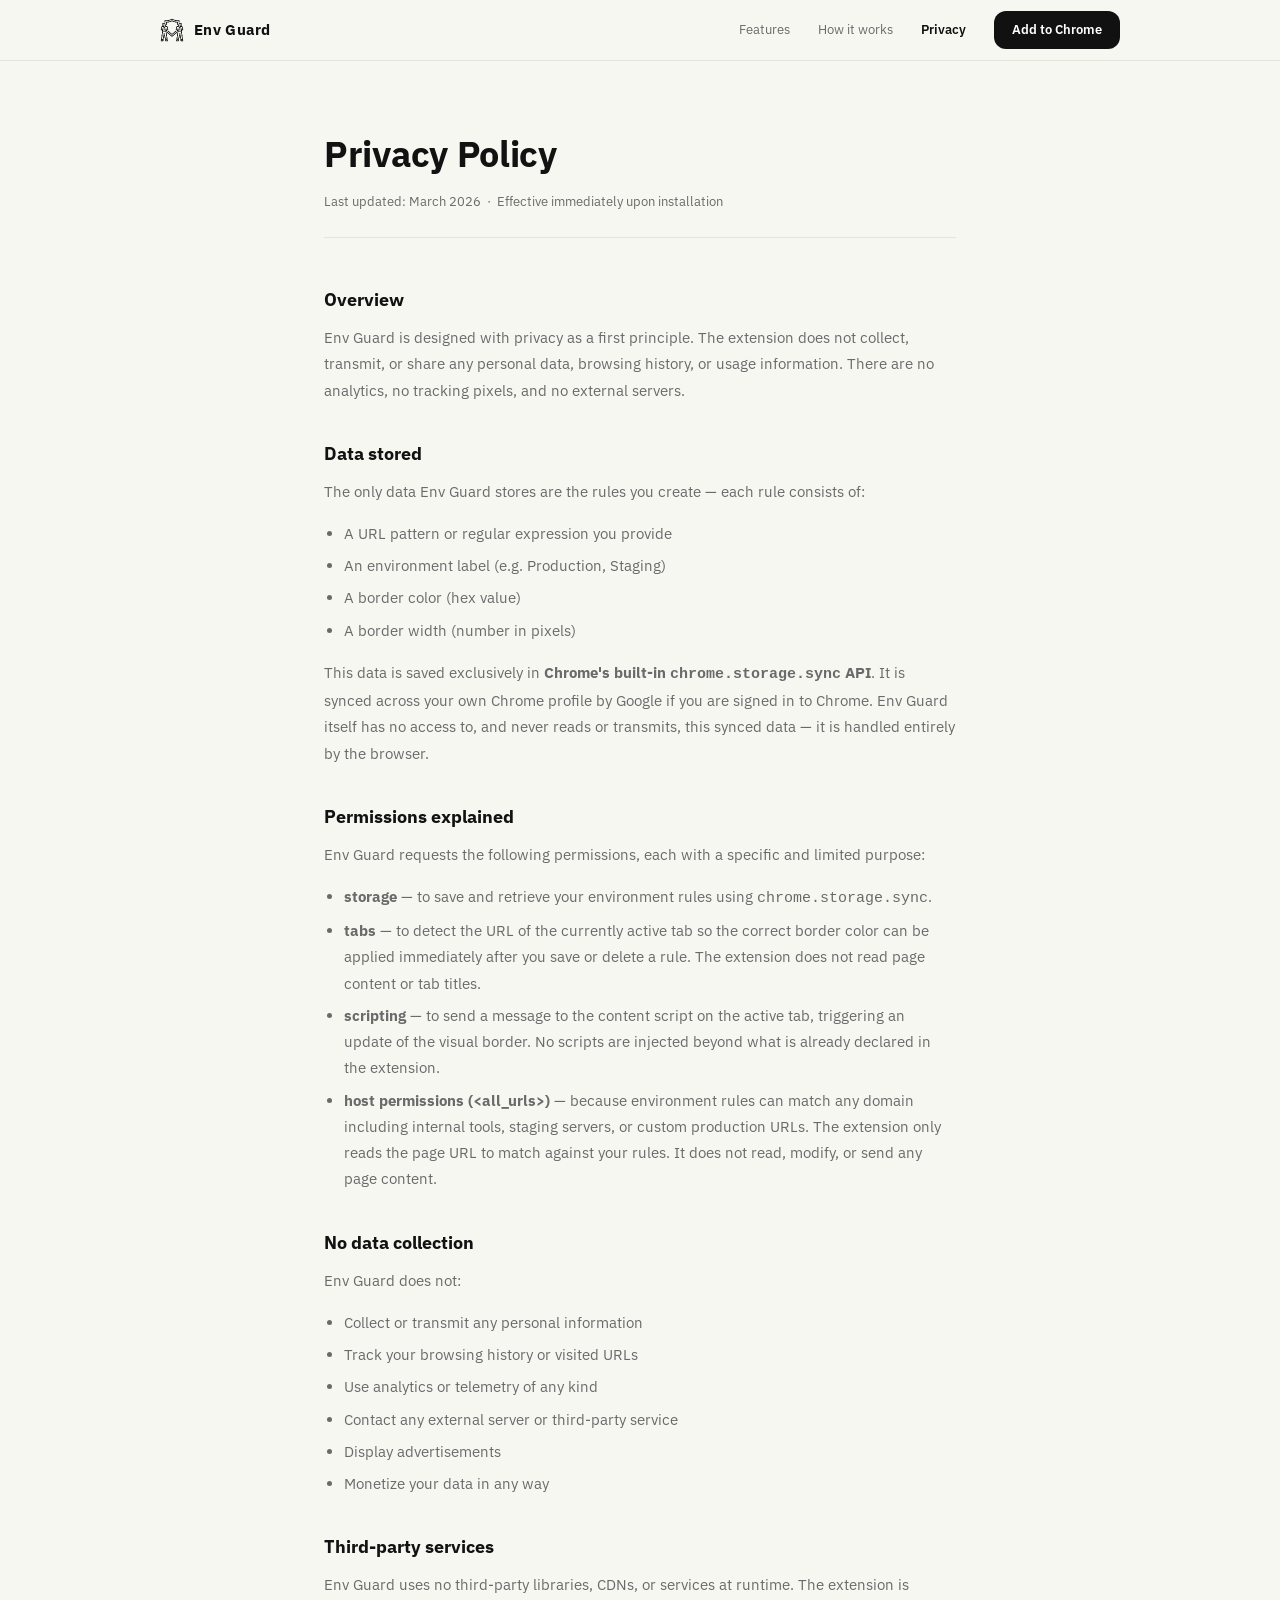
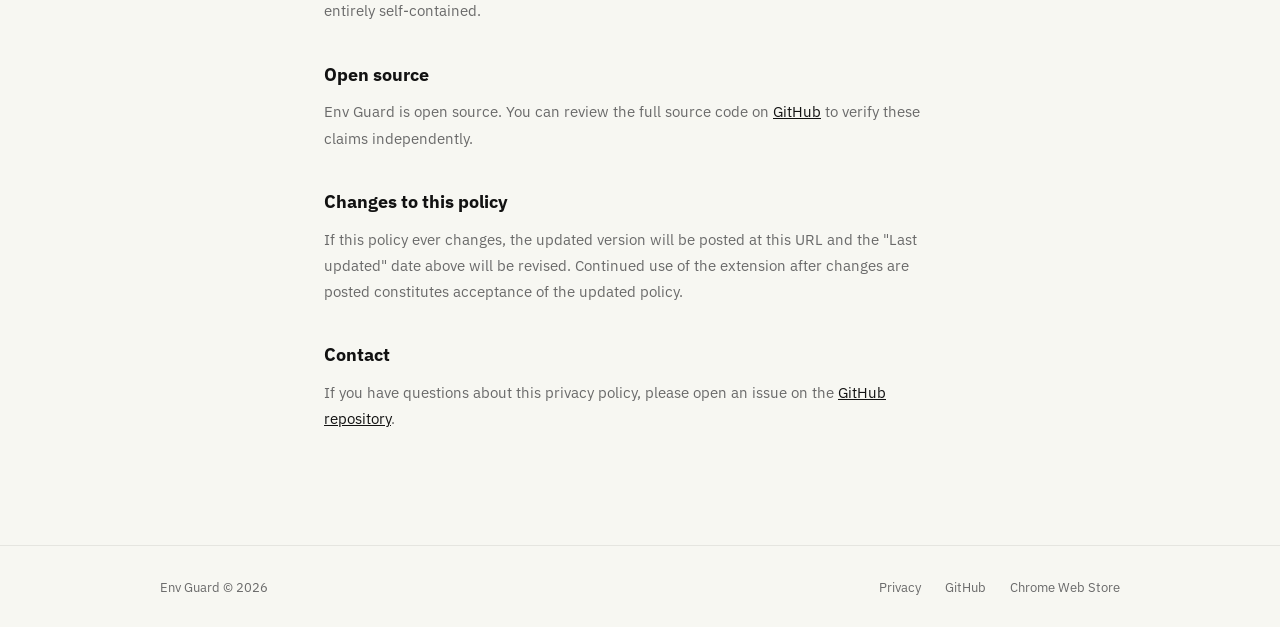
==== docs/privacy.html @ 511677a7 "Initial commit — Env Guard Chrome extension and website Includes extension source (popup, content sc" ====
<!doctype html>
<html lang="en">
  <head>
    <meta charset="utf-8" />
    <meta name="viewport" content="width=device-width, initial-scale=1" />
    <title>Privacy Policy — Env Guard</title>
    <meta name="description" content="Env Guard privacy policy. No data is collected or transmitted. All rules are stored locally in Chrome's sync storage." />
    <link rel="preconnect" href="https://fonts.googleapis.com" />
    <link rel="preconnect" href="https://fonts.gstatic.com" crossorigin />
    <link href="https://fonts.googleapis.com/css2?family=IBM+Plex+Sans:wght@400;600;700&display=swap" rel="stylesheet" />
    <link rel="stylesheet" href="style.css" />
    <link rel="icon" type="image/png" href="../assets/icon48.png" />
  </head>
  <body>

    <!-- NAV -->
    <nav>
      <div class="nav-inner">
        <a class="nav-logo" href="index.html">
          <img src="../assets/icon48.png" alt="Env Guard icon" />
          Env Guard
        </a>
        <div class="nav-links">
          <a href="index.html#features">Features</a>
          <a href="index.html#how-it-works">How it works</a>
          <a href="privacy.html" style="color: var(--text); font-weight: 600;">Privacy</a>
          <a class="btn" href="#" id="cws-link">Add to Chrome</a>
        </div>
      </div>
    </nav>

    <!-- CONTENT -->
    <div class="prose">
      <h1>Privacy Policy</h1>
      <p class="meta">Last updated: March 2026 &nbsp;·&nbsp; Effective immediately upon installation</p>

      <h2>Overview</h2>
      <p>
        Env Guard is designed with privacy as a first principle. The extension does not collect,
        transmit, or share any personal data, browsing history, or usage information.
        There are no analytics, no tracking pixels, and no external servers.
      </p>

      <h2>Data stored</h2>
      <p>
        The only data Env Guard stores are the rules you create — each rule consists of:
      </p>
      <ul>
        <li>A URL pattern or regular expression you provide</li>
        <li>An environment label (e.g. Production, Staging)</li>
        <li>A border color (hex value)</li>
        <li>A border width (number in pixels)</li>
      </ul>
      <p>
        This data is saved exclusively in <strong>Chrome's built-in <code>chrome.storage.sync</code> API</strong>.
        It is synced across your own Chrome profile by Google if you are signed in to Chrome.
        Env Guard itself has no access to, and never reads or transmits, this synced data — it is
        handled entirely by the browser.
      </p>

      <h2>Permissions explained</h2>
      <p>Env Guard requests the following permissions, each with a specific and limited purpose:</p>
      <ul>
        <li>
          <strong>storage</strong> — to save and retrieve your environment rules using
          <code>chrome.storage.sync</code>.
        </li>
        <li>
          <strong>tabs</strong> — to detect the URL of the currently active tab so the correct
          border color can be applied immediately after you save or delete a rule. The extension
          does not read page content or tab titles.
        </li>
        <li>
          <strong>scripting</strong> — to send a message to the content script on the active tab,
          triggering an update of the visual border. No scripts are injected beyond what is already
          declared in the extension.
        </li>
        <li>
          <strong>host permissions (&lt;all_urls&gt;)</strong> — because environment rules can match
          any domain including internal tools, staging servers, or custom production URLs. The
          extension only reads the page URL to match against your rules. It does not read, modify,
          or send any page content.
        </li>
      </ul>

      <h2>No data collection</h2>
      <p>Env Guard does not:</p>
      <ul>
        <li>Collect or transmit any personal information</li>
        <li>Track your browsing history or visited URLs</li>
        <li>Use analytics or telemetry of any kind</li>
        <li>Contact any external server or third-party service</li>
        <li>Display advertisements</li>
        <li>Monetize your data in any way</li>
      </ul>

      <h2>Third-party services</h2>
      <p>
        Env Guard uses no third-party libraries, CDNs, or services at runtime.
        The extension is entirely self-contained.
      </p>

      <h2>Open source</h2>
      <p>
        Env Guard is open source. You can review the full source code on
        <a href="https://github.com" target="_blank" rel="noopener">GitHub</a>
        to verify these claims independently.
      </p>

      <h2>Changes to this policy</h2>
      <p>
        If this policy ever changes, the updated version will be posted at this URL and
        the "Last updated" date above will be revised. Continued use of the extension after
        changes are posted constitutes acceptance of the updated policy.
      </p>

      <h2>Contact</h2>
      <p>
        If you have questions about this privacy policy, please open an issue on the
        <a href="https://github.com" target="_blank" rel="noopener">GitHub repository</a>.
      </p>
    </div>

    <!-- FOOTER -->
    <footer>
      <div class="footer-inner">
        <span>Env Guard &copy; 2026</span>
        <div class="footer-links">
          <a href="privacy.html">Privacy</a>
          <a href="https://github.com" target="_blank" rel="noopener">GitHub</a>
          <a href="#">Chrome Web Store</a>
        </div>
      </div>
    </footer>

  </body>
</html>
---- docs/style.css ----
:root {
  --bg: #f7f7f2;
  --card: #ffffff;
  --text: #121212;
  --muted: #6a6a6a;
  --line: #e5e5e0;
  --accent: #111111;
  --accent-hover: #333333;
  --radius: 12px;
  --font: "IBM Plex Sans", "Segoe UI", Arial, sans-serif;
  --max-w: 960px;
}

* { box-sizing: border-box; margin: 0; padding: 0; }

html { scroll-behavior: smooth; }

body {
  font-family: var(--font);
  background: var(--bg);
  color: var(--text);
  font-size: 16px;
  line-height: 1.6;
}

a { color: inherit; text-decoration: none; }

/* ── NAV ── */
nav {
  position: sticky;
  top: 0;
  z-index: 100;
  background: rgba(247, 247, 242, 0.92);
  backdrop-filter: blur(10px);
  border-bottom: 1px solid var(--line);
  padding: 0 24px;
}
.nav-inner {
  max-width: var(--max-w);
  margin: 0 auto;
  height: 60px;
  display: flex;
  align-items: center;
  justify-content: space-between;
}
.nav-logo {
  font-size: 15px;
  font-weight: 700;
  letter-spacing: 0.3px;
  display: flex;
  align-items: center;
  gap: 10px;
}
.nav-logo img {
  width: 24px;
  height: 24px;
}
.nav-links {
  display: flex;
  align-items: center;
  gap: 28px;
  font-size: 13px;
  color: var(--muted);
}
.nav-links a:hover { color: var(--text); }
.btn {
  display: inline-flex;
  align-items: center;
  gap: 8px;
  padding: 9px 18px;
  background: var(--accent);
  color: #fff;
  border-radius: var(--radius);
  font-size: 13px;
  font-weight: 600;
  transition: background 0.15s;
}
.btn:hover { background: var(--accent-hover); color: #fff; }
.btn-outline {
  background: transparent;
  color: var(--text);
  border: 1px solid var(--line);
}
.btn-outline:hover { background: var(--text); color: #fff; }

/* ── HERO ── */
.hero {
  max-width: var(--max-w);
  margin: 0 auto;
  padding: 96px 24px 80px;
  display: grid;
  grid-template-columns: 1fr 1fr;
  gap: 60px;
  align-items: center;
}
.hero-badge {
  display: inline-flex;
  align-items: center;
  gap: 6px;
  padding: 4px 12px;
  background: var(--card);
  border: 1px solid var(--line);
  border-radius: 999px;
  font-size: 12px;
  color: var(--muted);
  margin-bottom: 20px;
}
.hero-badge span {
  width: 8px;
  height: 8px;
  border-radius: 50%;
  background: #16a34a;
  display: inline-block;
}
.hero h1 {
  font-size: 44px;
  font-weight: 700;
  line-height: 1.15;
  letter-spacing: -0.5px;
  margin-bottom: 18px;
}
.hero h1 em {
  font-style: normal;
  position: relative;
}
.hero h1 em::after {
  content: '';
  position: absolute;
  left: 0;
  bottom: 2px;
  width: 100%;
  height: 3px;
  background: #d92d20;
  border-radius: 2px;
}
.hero p {
  color: var(--muted);
  font-size: 17px;
  margin-bottom: 32px;
  max-width: 420px;
}
.hero-actions {
  display: flex;
  gap: 12px;
  flex-wrap: wrap;
}
.hero-image {
  position: relative;
}
.hero-image img {
  width: 100%;
  border-radius: 16px;
  border: 1px solid var(--line);
  box-shadow: 0 20px 60px rgba(0,0,0,0.08);
}
.hero-image .pill {
  position: absolute;
  bottom: -16px;
  left: 50%;
  transform: translateX(-50%);
  background: var(--card);
  border: 1px solid var(--line);
  border-radius: 999px;
  padding: 8px 18px;
  font-size: 12px;
  color: var(--muted);
  white-space: nowrap;
  box-shadow: 0 4px 12px rgba(0,0,0,0.06);
}

/* ── SECTION WRAPPER ── */
.section {
  max-width: var(--max-w);
  margin: 0 auto;
  padding: 80px 24px;
}
.section-label {
  font-size: 11px;
  font-weight: 700;
  text-transform: uppercase;
  letter-spacing: 1.5px;
  color: var(--muted);
  margin-bottom: 12px;
}
.section h2 {
  font-size: 32px;
  font-weight: 700;
  letter-spacing: -0.3px;
  margin-bottom: 14px;
}
.section > p {
  color: var(--muted);
  font-size: 16px;
  max-width: 520px;
  margin-bottom: 48px;
}

/* ── FEATURES ── */
.features-grid {
  display: grid;
  grid-template-columns: repeat(3, 1fr);
  gap: 20px;
}
.feature-card {
  background: var(--card);
  border: 1px solid var(--line);
  border-radius: var(--radius);
  padding: 28px 24px;
}
.feature-icon {
  width: 40px;
  height: 40px;
  border-radius: 10px;
  background: var(--bg);
  border: 1px solid var(--line);
  display: flex;
  align-items: center;
  justify-content: center;
  margin-bottom: 16px;
  font-size: 18px;
}
.feature-card h3 {
  font-size: 15px;
  font-weight: 700;
  margin-bottom: 8px;
}
.feature-card p {
  font-size: 13px;
  color: var(--muted);
  line-height: 1.6;
}

/* ── HOW IT WORKS ── */
.steps {
  display: grid;
  grid-template-columns: repeat(3, 1fr);
  gap: 20px;
  counter-reset: step;
}
.step {
  background: var(--card);
  border: 1px solid var(--line);
  border-radius: var(--radius);
  padding: 28px 24px;
  position: relative;
}
.step-num {
  width: 32px;
  height: 32px;
  border-radius: 50%;
  background: var(--accent);
  color: #fff;
  display: flex;
  align-items: center;
  justify-content: center;
  font-size: 13px;
  font-weight: 700;
  margin-bottom: 16px;
}
.step h3 {
  font-size: 15px;
  font-weight: 700;
  margin-bottom: 8px;
}
.step p {
  font-size: 13px;
  color: var(--muted);
  line-height: 1.6;
}

/* ── SCREENSHOT STRIP ── */
.screenshots {
  background: var(--card);
  border-top: 1px solid var(--line);
  border-bottom: 1px solid var(--line);
  padding: 80px 24px;
}
.screenshots-inner {
  max-width: var(--max-w);
  margin: 0 auto;
}
.screenshots-grid {
  display: grid;
  grid-template-columns: 1fr 1fr;
  gap: 20px;
  margin-top: 48px;
}
.screenshots-grid img {
  width: 100%;
  border-radius: 12px;
  border: 1px solid var(--line);
  box-shadow: 0 8px 30px rgba(0,0,0,0.06);
}

/* ── CTA ── */
.cta-section {
  text-align: center;
  padding: 96px 24px;
  max-width: var(--max-w);
  margin: 0 auto;
}
.cta-section h2 {
  font-size: 36px;
  font-weight: 700;
  letter-spacing: -0.3px;
  margin-bottom: 14px;
}
.cta-section p {
  color: var(--muted);
  font-size: 16px;
  margin-bottom: 32px;
}
.cta-actions {
  display: flex;
  justify-content: center;
  gap: 12px;
  flex-wrap: wrap;
}

/* ── FOOTER ── */
footer {
  border-top: 1px solid var(--line);
  padding: 32px 24px;
}
.footer-inner {
  max-width: var(--max-w);
  margin: 0 auto;
  display: flex;
  align-items: center;
  justify-content: space-between;
  font-size: 13px;
  color: var(--muted);
  flex-wrap: wrap;
  gap: 12px;
}
.footer-links {
  display: flex;
  gap: 24px;
}
.footer-links a:hover { color: var(--text); }

/* ── PRIVACY PAGE ── */
.prose {
  max-width: 680px;
  margin: 0 auto;
  padding: 64px 24px 96px;
}
.prose h1 {
  font-size: 36px;
  font-weight: 700;
  letter-spacing: -0.3px;
  margin-bottom: 8px;
}
.prose .meta {
  font-size: 13px;
  color: var(--muted);
  margin-bottom: 48px;
  padding-bottom: 24px;
  border-bottom: 1px solid var(--line);
}
.prose h2 {
  font-size: 18px;
  font-weight: 700;
  margin: 36px 0 10px;
}
.prose p {
  color: var(--muted);
  font-size: 15px;
  line-height: 1.75;
  margin-bottom: 16px;
}
.prose ul {
  color: var(--muted);
  font-size: 15px;
  line-height: 1.75;
  margin: 0 0 16px 20px;
}
.prose ul li { margin-bottom: 6px; }
.prose a { color: var(--text); text-decoration: underline; }

/* ── RESPONSIVE ── */
@media (max-width: 768px) {
  .hero {
    grid-template-columns: 1fr;
    padding: 64px 24px 60px;
    gap: 48px;
  }
  .hero h1 { font-size: 32px; }
  .features-grid,
  .steps,
  .screenshots-grid { grid-template-columns: 1fr; }
  .nav-links { gap: 16px; }
}
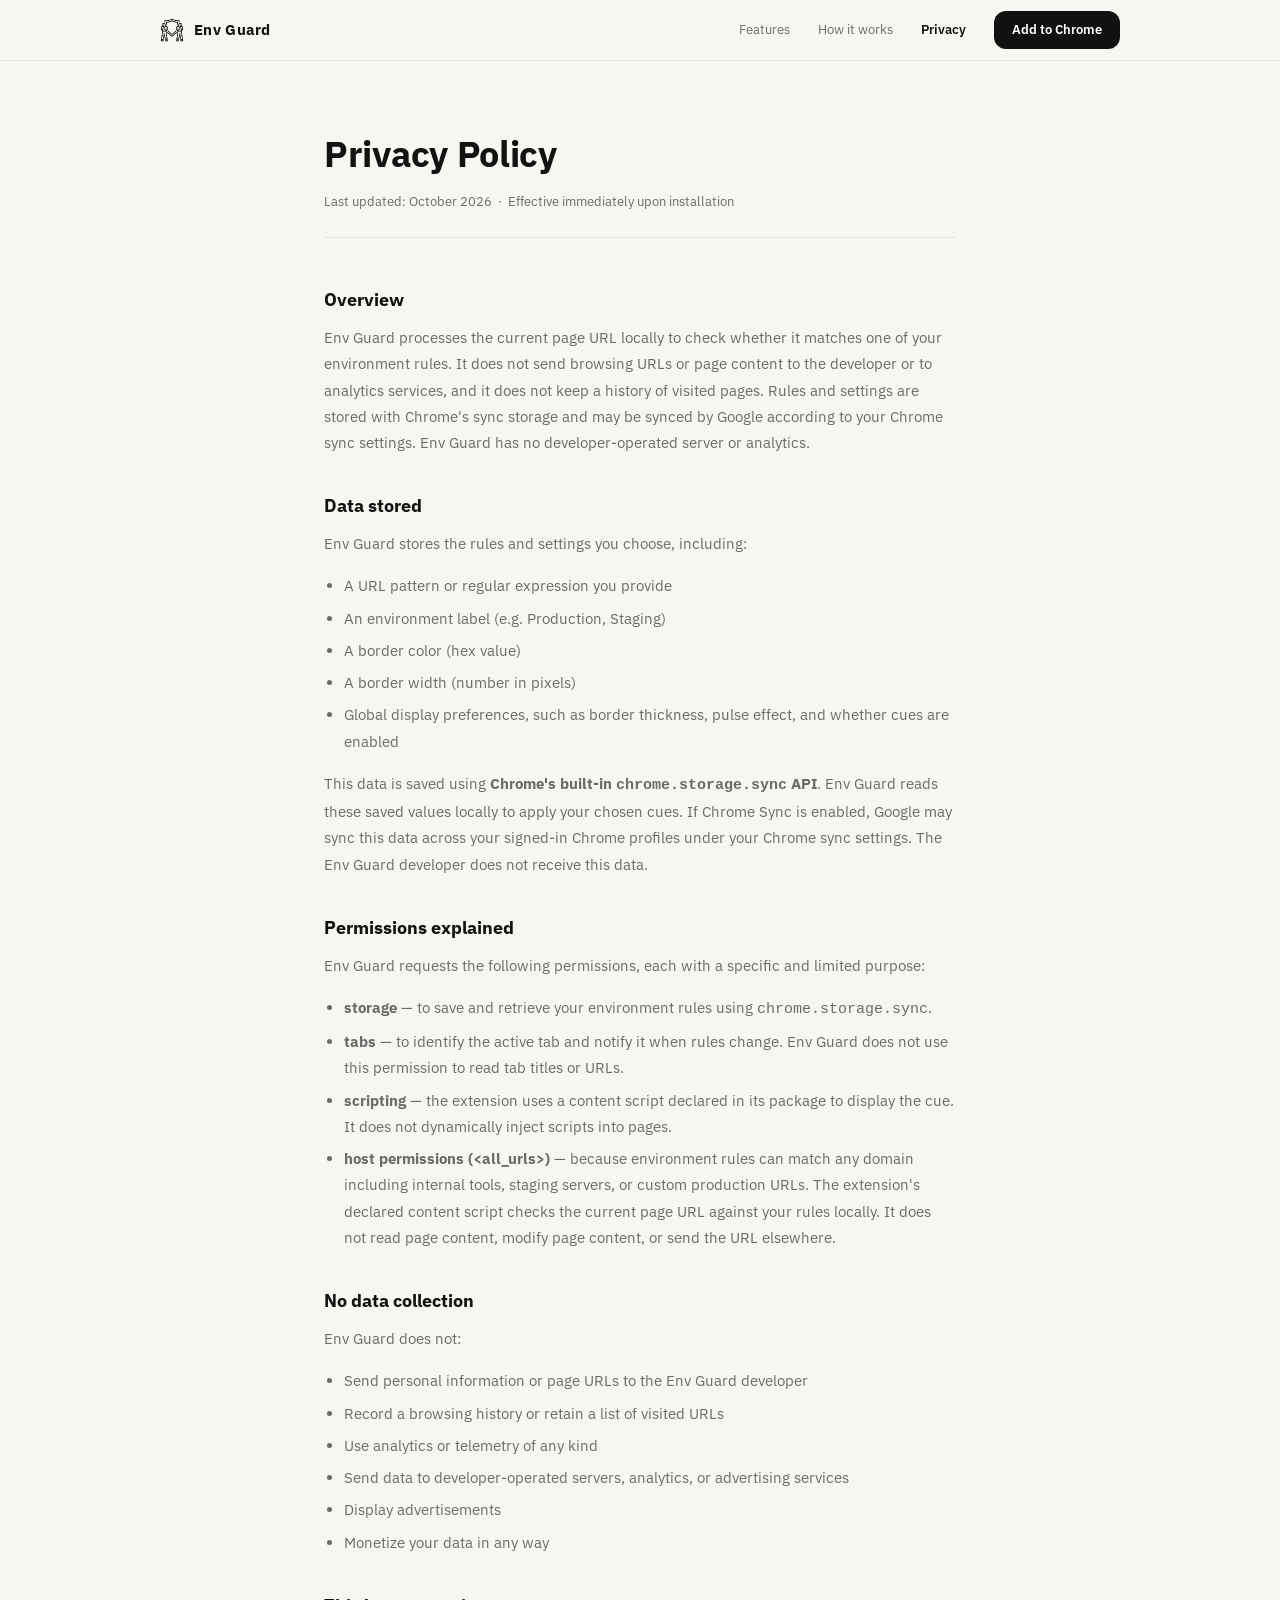
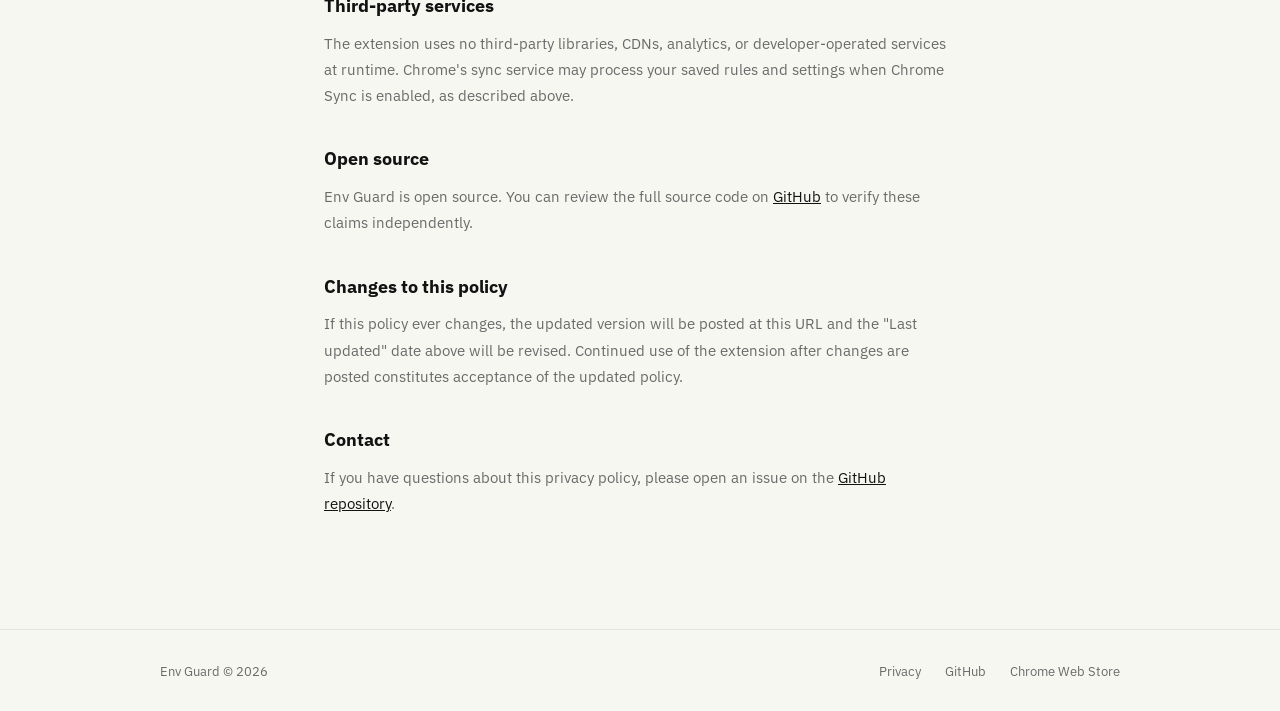
==== commit e3ac6369: "docs(privacy): clarify local URL processing" ====
--- a/docs/privacy.html
+++ b/docs/privacy.html
@@ -32,30 +32,33 @@
     <!-- CONTENT -->
     <div class="prose">
       <h1>Privacy Policy</h1>
-      <p class="meta">Last updated: March 2026 &nbsp;·&nbsp; Effective immediately upon installation</p>
+      <p class="meta">Last updated: October 2026 &nbsp;·&nbsp; Effective immediately upon installation</p>
 
       <h2>Overview</h2>
       <p>
-        Env Guard is designed with privacy as a first principle. The extension does not collect,
-        transmit, or share any personal data, browsing history, or usage information.
-        There are no analytics, no tracking pixels, and no external servers.
+        Env Guard processes the current page URL locally to check whether it matches one of your
+        environment rules. It does not send browsing URLs or page content to the developer or to
+        analytics services, and it does not keep a history of visited pages. Rules and settings are
+        stored with Chrome's sync storage and may be synced by Google according to your Chrome sync
+        settings. Env Guard has no developer-operated server or analytics.
       </p>
 
       <h2>Data stored</h2>
       <p>
-        The only data Env Guard stores are the rules you create — each rule consists of:
+        Env Guard stores the rules and settings you choose, including:
       </p>
       <ul>
         <li>A URL pattern or regular expression you provide</li>
         <li>An environment label (e.g. Production, Staging)</li>
         <li>A border color (hex value)</li>
         <li>A border width (number in pixels)</li>
+        <li>Global display preferences, such as border thickness, pulse effect, and whether cues are enabled</li>
       </ul>
       <p>
-        This data is saved exclusively in <strong>Chrome's built-in <code>chrome.storage.sync</code> API</strong>.
-        It is synced across your own Chrome profile by Google if you are signed in to Chrome.
-        Env Guard itself has no access to, and never reads or transmits, this synced data — it is
-        handled entirely by the browser.
+        This data is saved using <strong>Chrome's built-in <code>chrome.storage.sync</code> API</strong>.
+        Env Guard reads these saved values locally to apply your chosen cues. If Chrome Sync is
+        enabled, Google may sync this data across your signed-in Chrome profiles under your Chrome
+        sync settings. The Env Guard developer does not receive this data.
       </p>
 
       <h2>Permissions explained</h2>
@@ -65,45 +68,41 @@
           <strong>storage</strong> — to save and retrieve your environment rules using
           <code>chrome.storage.sync</code>.
         </li>
+        <li><strong>tabs</strong> — to identify the active tab and notify it when rules change. Env Guard does not use this permission to read tab titles or URLs.</li>
         <li>
-          <strong>tabs</strong> — to detect the URL of the currently active tab so the correct
-          border color can be applied immediately after you save or delete a rule. The extension
-          does not read page content or tab titles.
-        </li>
-        <li>
-          <strong>scripting</strong> — to send a message to the content script on the active tab,
-          triggering an update of the visual border. No scripts are injected beyond what is already
-          declared in the extension.
+          <strong>scripting</strong> — the extension uses a content script declared in its package
+          to display the cue. It does not dynamically inject scripts into pages.
         </li>
         <li>
           <strong>host permissions (&lt;all_urls&gt;)</strong> — because environment rules can match
           any domain including internal tools, staging servers, or custom production URLs. The
-          extension only reads the page URL to match against your rules. It does not read, modify,
-          or send any page content.
+          extension's declared content script checks the current page URL against your rules
+          locally. It does not read page content, modify page content, or send the URL elsewhere.
         </li>
       </ul>
 
       <h2>No data collection</h2>
       <p>Env Guard does not:</p>
       <ul>
-        <li>Collect or transmit any personal information</li>
-        <li>Track your browsing history or visited URLs</li>
+        <li>Send personal information or page URLs to the Env Guard developer</li>
+        <li>Record a browsing history or retain a list of visited URLs</li>
         <li>Use analytics or telemetry of any kind</li>
-        <li>Contact any external server or third-party service</li>
+        <li>Send data to developer-operated servers, analytics, or advertising services</li>
         <li>Display advertisements</li>
         <li>Monetize your data in any way</li>
       </ul>
 
       <h2>Third-party services</h2>
       <p>
-        Env Guard uses no third-party libraries, CDNs, or services at runtime.
-        The extension is entirely self-contained.
+        The extension uses no third-party libraries, CDNs, analytics, or developer-operated
+        services at runtime. Chrome's sync service may process your saved rules and settings when
+        Chrome Sync is enabled, as described above.
       </p>
 
       <h2>Open source</h2>
       <p>
         Env Guard is open source. You can review the full source code on
-        <a href="https://github.com" target="_blank" rel="noopener">GitHub</a>
+        <a href="https://github.com/Sk786/env-guard" target="_blank" rel="noopener">GitHub</a>
         to verify these claims independently.
       </p>
 
@@ -117,7 +116,7 @@
       <h2>Contact</h2>
       <p>
         If you have questions about this privacy policy, please open an issue on the
-        <a href="https://github.com" target="_blank" rel="noopener">GitHub repository</a>.
+        <a href="https://github.com/Sk786/env-guard/issues" target="_blank" rel="noopener">GitHub repository</a>.
       </p>
     </div>
 
@@ -127,7 +126,7 @@
         <span>Env Guard &copy; 2026</span>
         <div class="footer-links">
           <a href="privacy.html">Privacy</a>
-          <a href="https://github.com" target="_blank" rel="noopener">GitHub</a>
+          <a href="https://github.com/Sk786/env-guard" target="_blank" rel="noopener">GitHub</a>
           <a href="#">Chrome Web Store</a>
         </div>
       </div>
